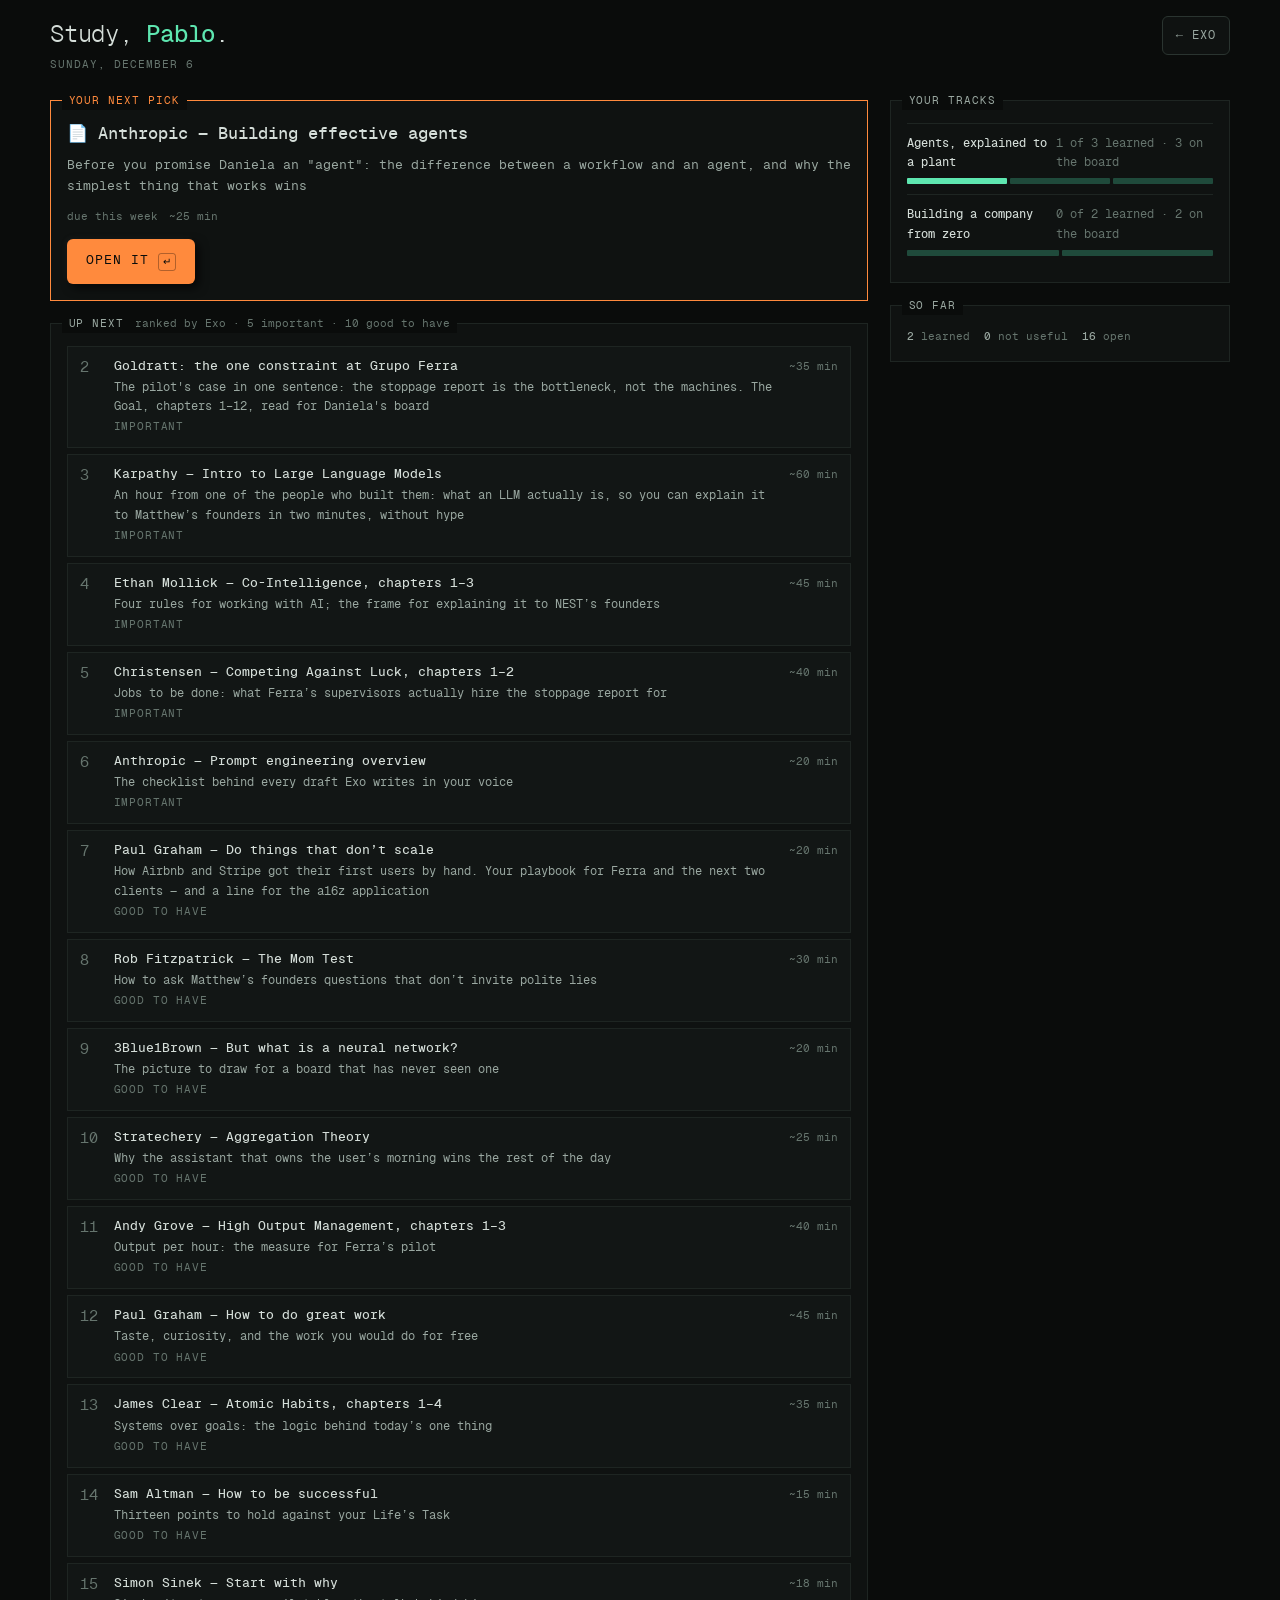
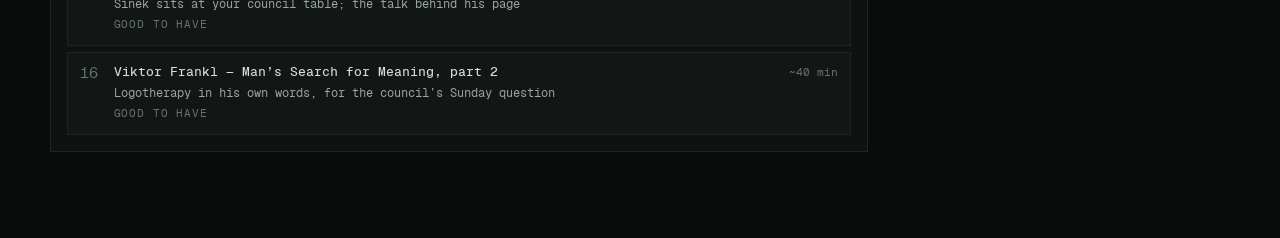
==== run/estudio.html @ efa87170 "Exo demo v2 — guided tour, new intro, Learn walkthrough Co-Authored-By: Claude Opus 5.5 <noreply@ant" ====
<!doctype html>
<html lang="en">
<head>
<meta charset="utf-8">
<script src="demo.js"></script>
<meta name="viewport" content="width=device-width, initial-scale=1, viewport-fit=cover">
<title>Study · Exo</title>
<meta name="apple-mobile-web-app-capable" content="yes">
<meta name="mobile-web-app-capable" content="yes">
<meta name="apple-mobile-web-app-title" content="Study">
<meta name="apple-mobile-web-app-status-bar-style" content="black-translucent">
<meta name="theme-color" content="#0A0C0B">
<link rel="apple-touch-icon" href="../icon.png">
<!-- The study room (2026-10-21, Arquitecto). Pablo's study queue as a place of its own, in Exo's look
     (1 Projects/Exo v2/jarvis-rediseno-gustos_2026-10-14.md). Three screens: the room (the queue and the two
     tracks), before reading (recall first), the reader (the 80/20, then his words and the note's terms into the
     deck). Every row comes from 5 Sistema/trabajos/estudio/pendientes.md and the notes in the Biblioteca through
     servidor.py; rules and traps: GUIA.md, section "The study room". -->
<style>
@font-face{font-family:'Geist Mono';src:url('vendor/geist-mono-300.woff2') format('woff2');font-weight:300;font-display:swap}
@font-face{font-family:'Geist Mono';src:url('vendor/geist-mono-400.woff2') format('woff2');font-weight:400;font-display:swap}
@font-face{font-family:'Geist Mono';src:url('vendor/geist-mono-500.woff2') format('woff2');font-weight:500;font-display:swap}
@font-face{font-family:'Geist Mono';src:url('vendor/geist-mono-600.woff2') format('woff2');font-weight:600;font-display:swap}
:root{
  --bg:#0A0C0B; --tile:#0F1211; --tile-2:#121615; --tile-3:#161B19; --line:#1E2522; --line-2:#2A3430;
  --tx:#D5DED9; --tx-2:#9AA8A1; --mu:#66756E; --faint:#3A4641;
  --mint:#5EE6B0; --mint-dim:#1F4A3B; --amber:#FF8A3D; --amber-dim:#4D2A14; --red:#FF5A5A; --track:#1A2420;
  --hi:rgba(255,255,255,.035); --sh:rgba(0,0,0,.65);
}
*{box-sizing:border-box;margin:0;padding:0}
html,body{background:var(--bg)}
body{font-family:'Geist Mono',ui-monospace,monospace;font-size:13px;line-height:1.6;color:var(--tx);min-height:100vh;padding:28px 24px 64px;-webkit-font-smoothing:antialiased}
a{color:inherit;text-decoration:none}
button{font:inherit;color:inherit}
textarea{font:inherit;color:var(--tx);background:var(--bg);border:1px solid var(--line-2);border-radius:4px;padding:10px 1.2ch;outline:none;width:100%;resize:vertical;min-height:112px;line-height:1.55}
textarea:focus{border-color:var(--amber)}
.up{text-transform:uppercase;letter-spacing:.09em}
.mu{color:var(--mu)}.t2{color:var(--tx-2)}.mint{color:var(--mint)}.amb{color:var(--amber)}.red{color:var(--red)}
.wrap{max-width:1180px;margin:0 auto}
.sr{position:absolute;left:-9999px}
.kchip{display:inline-block;font-size:10px;letter-spacing:.08em;color:var(--mu);border:1px solid var(--line-2);border-radius:3px;padding:0 .6ch;margin-left:1ch;vertical-align:1px}

/* header */
.hello{display:flex;justify-content:space-between;align-items:flex-start;gap:2ch;margin-bottom:26px;flex-wrap:wrap}
.hello h1{font-size:24px;font-weight:300;letter-spacing:-.01em}
.hello h1 b{font-weight:500;color:var(--mint)}
.hello .d{font-size:11px;color:var(--mu);margin-top:2px}
.hright{display:flex;gap:1.5ch;align-items:center;flex-wrap:wrap}
.agents-btn{display:inline-flex;align-items:center;gap:1ch;border:1px solid var(--line-2);background:var(--tile);padding:9px 1.8ch;border-radius:6px;cursor:pointer;font-size:12px;transition:border-color .2s}
.agents-btn:hover{border-color:var(--mint-dim)}

/* boxes with the title on the border (WebTUI idea) */
.box{position:relative;border:1px solid var(--line);background:var(--tile);padding:22px 2ch 16px;margin-bottom:22px;transition:border-color .3s}
.legend{position:absolute;top:-.8em;left:1.5ch;background:var(--bg);padding:0 1ch;font-size:11px;display:flex;gap:1.5ch;align-items:center;white-space:nowrap}
.legend .n{color:var(--tx-2);letter-spacing:.09em;text-transform:uppercase}
.box.active{border-color:var(--amber)}.box.active>.legend .n{color:var(--amber)}

/* buttons: soft raised, pressed in when done (neumorphism as garnish) */
.b{font-size:11px;letter-spacing:.08em;text-transform:uppercase;color:var(--tx-2);background:var(--tile-2);border:none;border-radius:6px;padding:7px 1.4ch;cursor:pointer;white-space:nowrap;display:inline-flex;align-items:center;gap:.8ch;box-shadow:-1px -1px 3px var(--hi),2px 2px 6px var(--sh);transition:color .15s,box-shadow .15s}
.b:hover{color:var(--tx)}.b.ok:hover{color:var(--mint)}.b.no:hover{color:var(--red)}
.b:active,.b.pressed{box-shadow:inset 2px 2px 5px var(--sh),inset -2px -2px 5px var(--hi);color:var(--mint)}
.b.big{font-size:13px;padding:12px 2.4ch;color:var(--bg);background:var(--amber);box-shadow:-2px -2px 6px var(--hi),4px 4px 10px var(--sh)}
.b.big:hover{color:var(--bg);filter:brightness(1.08)}
.b.go:hover{color:var(--mint);box-shadow:inset 0 0 0 1px var(--mint-dim)}
.b[disabled]{opacity:.45;cursor:default}
.b .kchip{margin-left:.4ch}

/* the room */
.grid{display:grid;grid-template-columns:minmax(0,1fr) 340px;gap:22px;align-items:start}
.next{display:grid;gap:10px}
.next .t{font-size:17px;font-weight:500;line-height:1.35}
.next .why{color:var(--tx-2)}
.next .meta{font-size:11px;color:var(--mu);display:flex;gap:1.5ch;flex-wrap:wrap}
.next .acts{display:flex;gap:1ch;flex-wrap:wrap;margin-top:4px}
.pista{display:grid;gap:6px;padding:10px 0;border-top:1px solid var(--line)}
.pista:first-of-type{border-top:none;padding-top:0}
.pista .nm{display:flex;justify-content:space-between;gap:1ch;font-size:12px}
.pista .nm b{font-weight:500;color:var(--tx)}
.seg{display:flex;gap:3px}
.seg i{flex:1;height:6px;background:var(--track);border-radius:1px}
.seg i.on{background:var(--mint)}
.seg i.half{background:var(--mint-dim)}
.counts{display:flex;gap:2ch;font-size:11px;color:var(--mu);flex-wrap:wrap}
.counts b{color:var(--tx-2);font-weight:500}

/* the queue, by square */
.sq{margin-top:4px}
.sq h3{font-size:11px;letter-spacing:.09em;text-transform:uppercase;color:var(--mu);font-weight:400;margin:14px 0 8px;display:flex;gap:1.5ch;align-items:center}
.sq h3 .ax{color:var(--faint)}
.sq h3 .amb{color:var(--amber)}
.rows{display:grid;gap:6px}
.row{display:grid;grid-template-columns:3ch minmax(0,1fr) auto;gap:1.2ch;align-items:start;padding:11px 1.5ch;background:var(--tile-2);border:1px solid var(--line);cursor:pointer;transition:border-color .2s,transform .2s,opacity .45s,filter .45s;outline:none}
.row:hover{border-color:var(--line-2)}
.row.focus{border-color:var(--amber);transform:translateX(3px)}
.row.gone{opacity:.25;filter:grayscale(1) blur(.4px);pointer-events:none}
.row .ic{font-size:15px;line-height:1.3}
.row .tt{font-weight:500;line-height:1.4}
.row .why{color:var(--tx-2);font-size:12px;margin-top:2px}
.row .mt{font-size:11px;color:var(--mu);margin-top:3px;display:flex;gap:1.5ch;flex-wrap:wrap}
.row .mt .you{color:var(--mint)}
.row .mt .placed{color:var(--amber)}
.row .time{font-size:11px;color:var(--mu);white-space:nowrap}
.empty{color:var(--mu);font-size:12px;padding:8px 0}

/* the reader */
#reader{display:none}
.rd-head{display:flex;justify-content:space-between;align-items:flex-start;gap:2ch;margin-bottom:18px;flex-wrap:wrap}
.rd-head .kick{font-size:11px;color:var(--mu);letter-spacing:.09em;text-transform:uppercase;margin-bottom:4px}
.rd-head h2{font-size:20px;font-weight:500;line-height:1.3;max-width:70ch}
.rd-head .why{color:var(--tx-2);margin-top:4px;max-width:70ch}
.rd-head .path{font-size:11px;color:var(--faint);margin-top:6px;word-break:break-all}
.rd-grid{display:grid;grid-template-columns:minmax(0,1fr) 300px;gap:22px;align-items:start}
.note{max-width:72ch;font-size:15px;line-height:1.7}
.note h1{display:none}
.note h2{font-size:12px;letter-spacing:.09em;text-transform:uppercase;color:var(--amber);font-weight:500;margin:30px 0 10px;padding-top:14px;border-top:1px solid var(--line)}
.note h2:first-child{margin-top:0;border-top:none;padding-top:0}
.note h3{font-size:16px;font-weight:500;margin:18px 0 6px}
.note p{margin:0 0 12px}
.note ul,.note ol{margin:0 0 12px 2.5ch}
.note li{margin-bottom:4px}
.note em{color:var(--tx-2)}
.note strong{font-weight:500;color:#fff}
.note a{color:var(--mint);border-bottom:1px solid var(--mint-dim)}
.note a:hover{border-bottom-color:var(--mint)}
.note blockquote{border-left:2px solid var(--line-2);padding-left:1.5ch;color:var(--tx-2);margin:0 0 12px}
.note code{background:var(--tile-3);padding:0 .5ch;border-radius:3px;font-size:12px}
.note hr{border:none;border-top:1px solid var(--line);margin:18px 0}
.note table{border-collapse:collapse;margin:0 0 12px;font-size:12px}
.note th,.note td{border:1px solid var(--line);padding:4px 1ch;text-align:left;vertical-align:top}
.note th{color:var(--tx-2);font-weight:500}
.side{position:sticky;top:20px;display:grid;gap:14px}
.side .box{margin-bottom:0}
.side .acts{display:grid;gap:8px}
.side .acts .b{justify-content:space-between}
.mine{font-size:12px;color:var(--tx-2);white-space:pre-wrap;max-height:40vh;overflow:auto}
.mine b{color:var(--mint);font-weight:500}

/* before reading, learned: the stages */
.stage{display:grid;gap:12px}
.stage .q{font-size:15px;line-height:1.5;max-width:65ch}
.stage .q em{color:var(--tx-2);font-size:12px;display:block;margin-bottom:6px;font-style:normal}
.stage .acts{display:flex;gap:1ch;flex-wrap:wrap;align-items:center}
.stage .hint{font-size:11px;color:var(--mu)}
.cards{display:grid;gap:6px}
.card{display:grid;grid-template-columns:auto minmax(0,1fr);gap:1.2ch;align-items:start;padding:9px 1.2ch;background:var(--tile-2);border:1px solid var(--line);cursor:pointer}
.card.off{opacity:.4}
.card input{margin-top:4px;accent-color:var(--mint)}
.card .p{font-weight:500}
.card .r{color:var(--tx-2);font-size:12px}
.bar{position:fixed;left:0;right:0;bottom:0;z-index:5;display:flex;gap:1ch;justify-content:center;padding:10px 12px calc(10px + env(safe-area-inset-bottom));background:rgba(10,12,11,.94);border-top:1px solid var(--line);backdrop-filter:blur(8px);display:none}

/* toast */
.toast{position:fixed;bottom:22px;left:50%;transform:translateX(-50%) translateY(8px);background:var(--tile-3);border:1px solid var(--mint-dim);color:var(--mint);padding:8px 2ch;font-size:12px;z-index:20;opacity:0;transition:opacity .25s,transform .25s;pointer-events:none;border-radius:6px;max-width:90vw}
.toast.show{opacity:1;transform:translateX(-50%) translateY(0)}
.toast.bad{border-color:#5a2222;color:var(--red)}
.loading{color:var(--mu)}
@media (prefers-reduced-motion:reduce){*{transition:none!important}}

/* phone */
@media (max-width:760px){
  body{padding:16px 16px 110px}
  .grid,.rd-grid{grid-template-columns:1fr}
  .side{position:static}
  .hello h1{font-size:20px}
  .kchip{display:none!important}
  .row{grid-template-columns:3ch minmax(0,1fr)}.row .time{grid-column:2}
  .bar{display:flex}
  .bar .b{flex:1;justify-content:center;padding:12px 1ch}
  .rd-head h2{font-size:17px}
  .note{font-size:14px}
}
@supports (padding:env(safe-area-inset-top)){body{padding-top:max(16px,env(safe-area-inset-top))}}
.qtag{font-size:10.5px;letter-spacing:.08em;text-transform:uppercase;color:var(--mu)}.qtag.hot{color:var(--amber)}.row .ic{font-variant-numeric:tabular-nums;color:var(--mu)}
</style>
<script>/* Exo v3 (2026-11-01): inside the new app this page takes the Spazio look (?tema=spazio) and drops its own way back (?embed=1). */
(function(){var q=new URLSearchParams(location.search),h=document.documentElement;if(q.get('tema')==='spazio'){var l=document.createElement('link');l.rel='stylesheet';l.href='tema-run.css';document.head.appendChild(l);h.classList.add('spazio');}if(q.get('embed')==='1'&&window.parent!==window)h.classList.add('emb');})();</script>
</head>
<body>
<div class="wrap">
  <header class="hello">
    <div><h1 id="hello">Study, <b>Pablo</b>.</h1><div class="d up" id="date"></div></div>
    <div class="hright"><a class="agents-btn up" href="index.html"><span class="t2">← Exo</span></a><button class="agents-btn up" id="btnBack" style="display:none"><span class="t2">← The room</span><span class="kchip">Esc</span></button></div>
  </header>
  <div id="room"><p class="loading">Reading your queue…</p></div>
  <div id="reader"></div>
  <div class="bar" id="bar"></div>
  <div id="live" class="sr" aria-live="polite"></div>
</div>
<div class="toast" id="toast" role="status"><span id="toastMsg"></span></div>
<script src="estudio.js"></script>
</body>
</html>
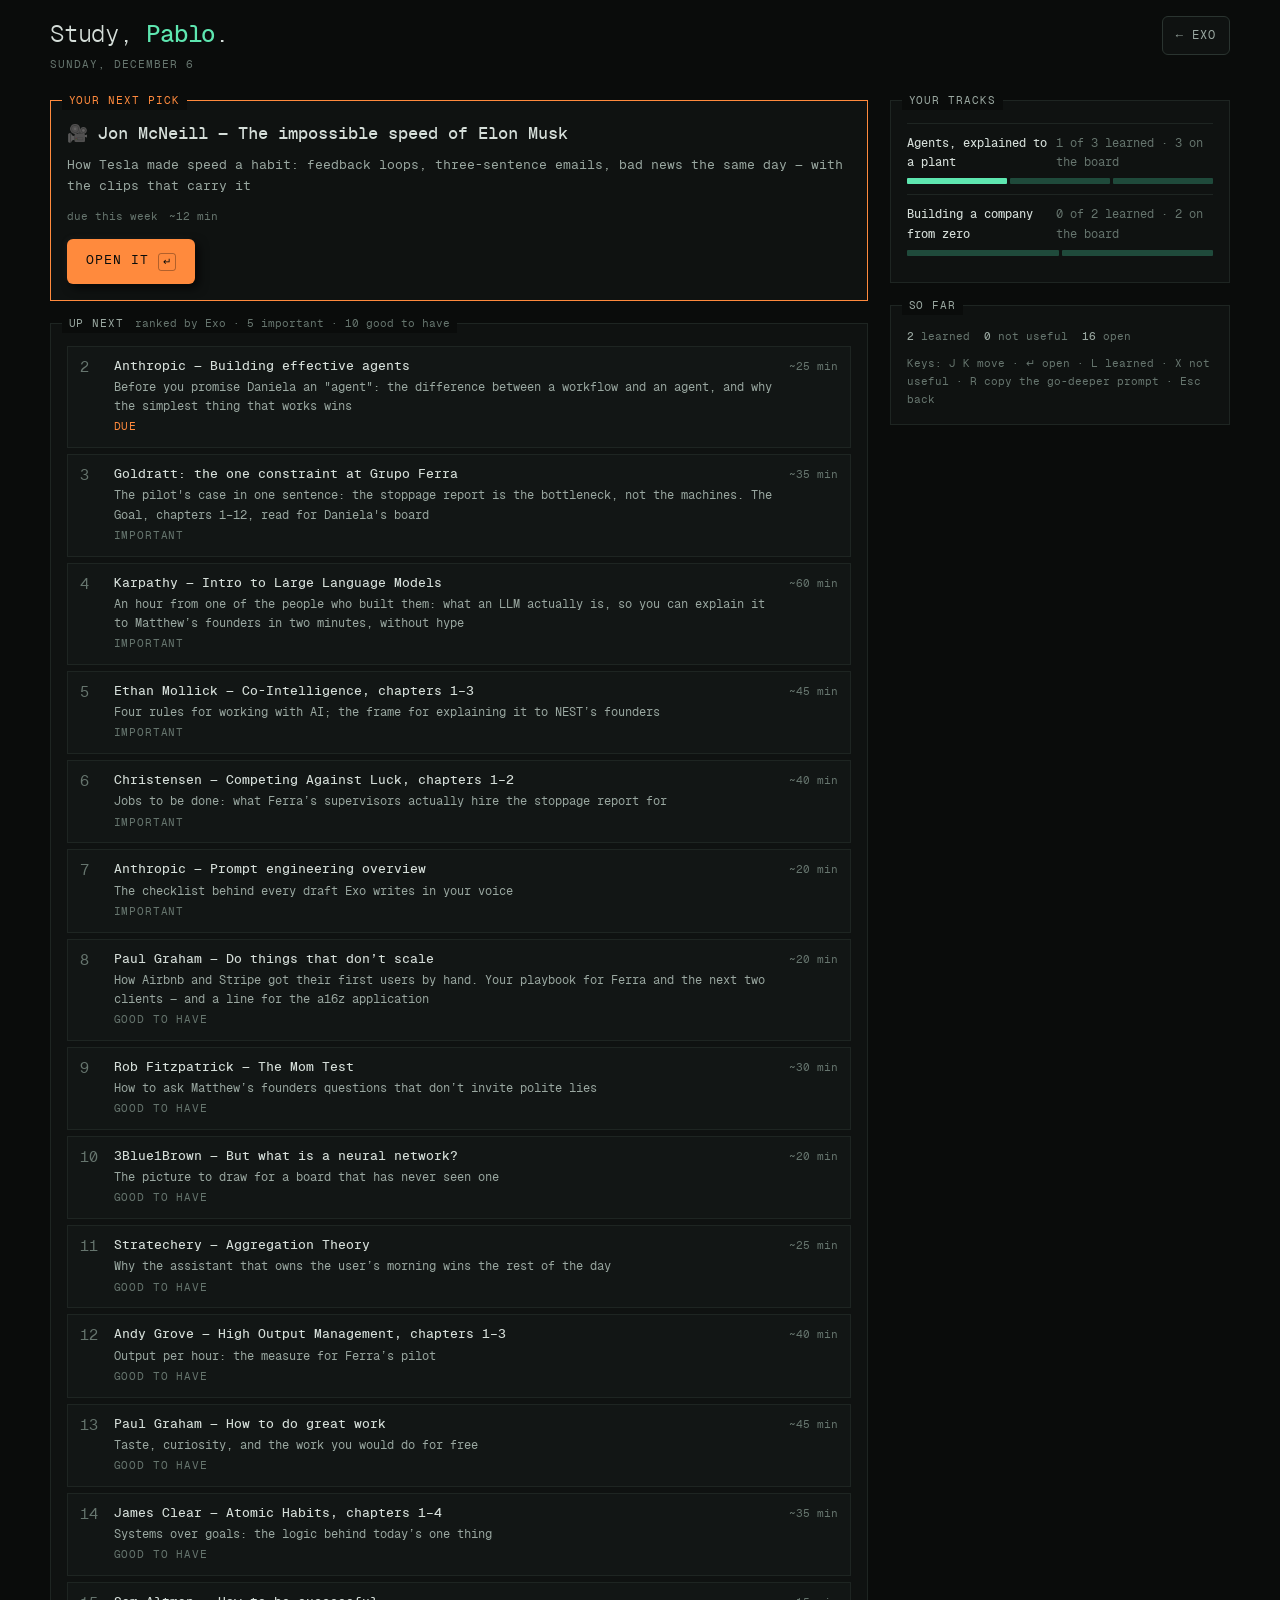
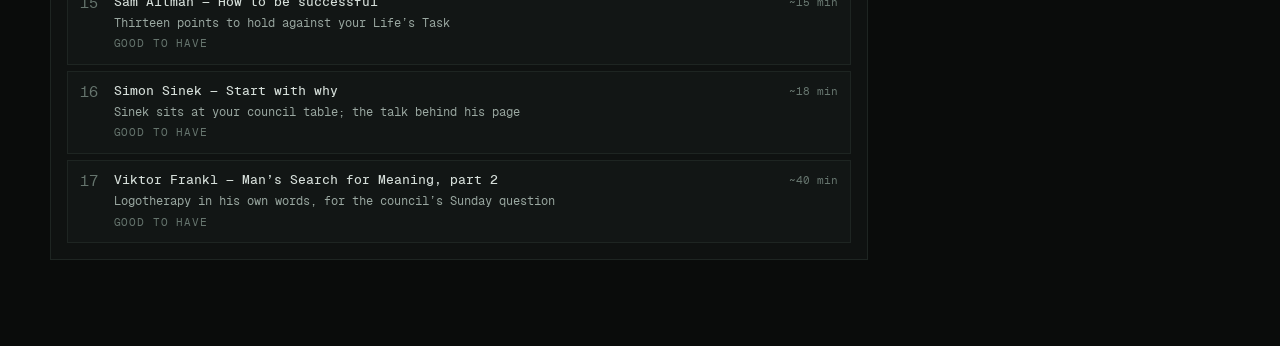
==== commit f9ed03d4: "Learn: study room matches the real panel — notes with pictures and timed video clips New top pick: t" ====
--- a/run/estudio.html
+++ b/run/estudio.html
@@ -53,6 +53,7 @@
 .box{position:relative;border:1px solid var(--line);background:var(--tile);padding:22px 2ch 16px;margin-bottom:22px;transition:border-color .3s}
 .legend{position:absolute;top:-.8em;left:1.5ch;background:var(--bg);padding:0 1ch;font-size:11px;display:flex;gap:1.5ch;align-items:center;white-space:nowrap}
 .legend .n{color:var(--tx-2);letter-spacing:.09em;text-transform:uppercase}
+.legend{max-width:calc(100% - 3ch)}.legend .n{flex:none}.legend .mu{overflow:hidden;text-overflow:ellipsis}   /* 2026-11-11: the Up next count no longer runs off a phone */
 .box.active{border-color:var(--amber)}.box.active>.legend .n{color:var(--amber)}
 
 /* buttons: soft raised, pressed in when done (neumorphism as garnish) */
@@ -121,6 +122,9 @@
 .note em{color:var(--tx-2)}
 .note strong{font-weight:500;color:#fff}
 .note a{color:var(--mint);border-bottom:1px solid var(--mint-dim)}
+.note figure{margin:6px 0 18px}
+.note figure img{display:block;width:100%;max-width:760px;height:auto;border-radius:10px;border:1px solid var(--line)}
+.note figcaption{font-size:12px;color:var(--tx-2);margin-top:6px}
 .note a:hover{border-bottom-color:var(--mint)}
 .note blockquote{border-left:2px solid var(--line-2);padding-left:1.5ch;color:var(--tx-2);margin:0 0 12px}
 .note code{background:var(--tile-3);padding:0 .5ch;border-radius:3px;font-size:12px}
